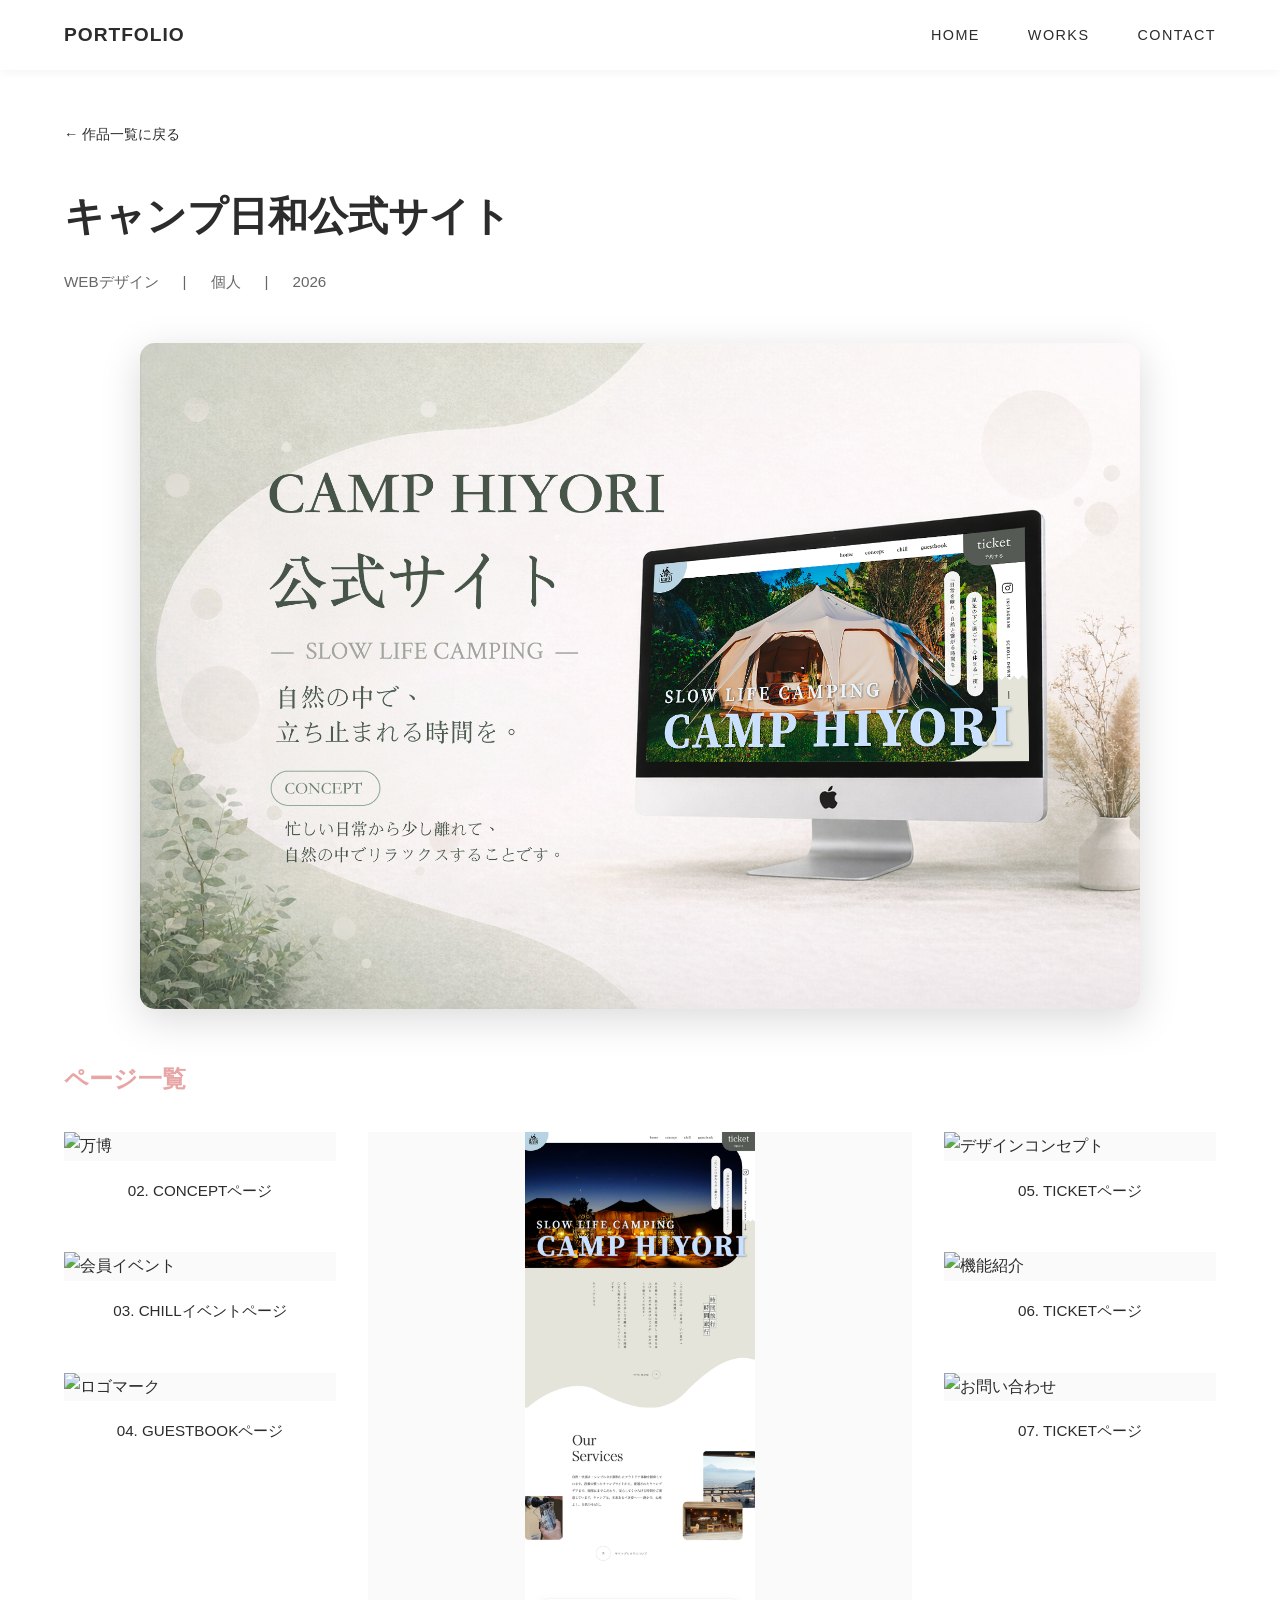
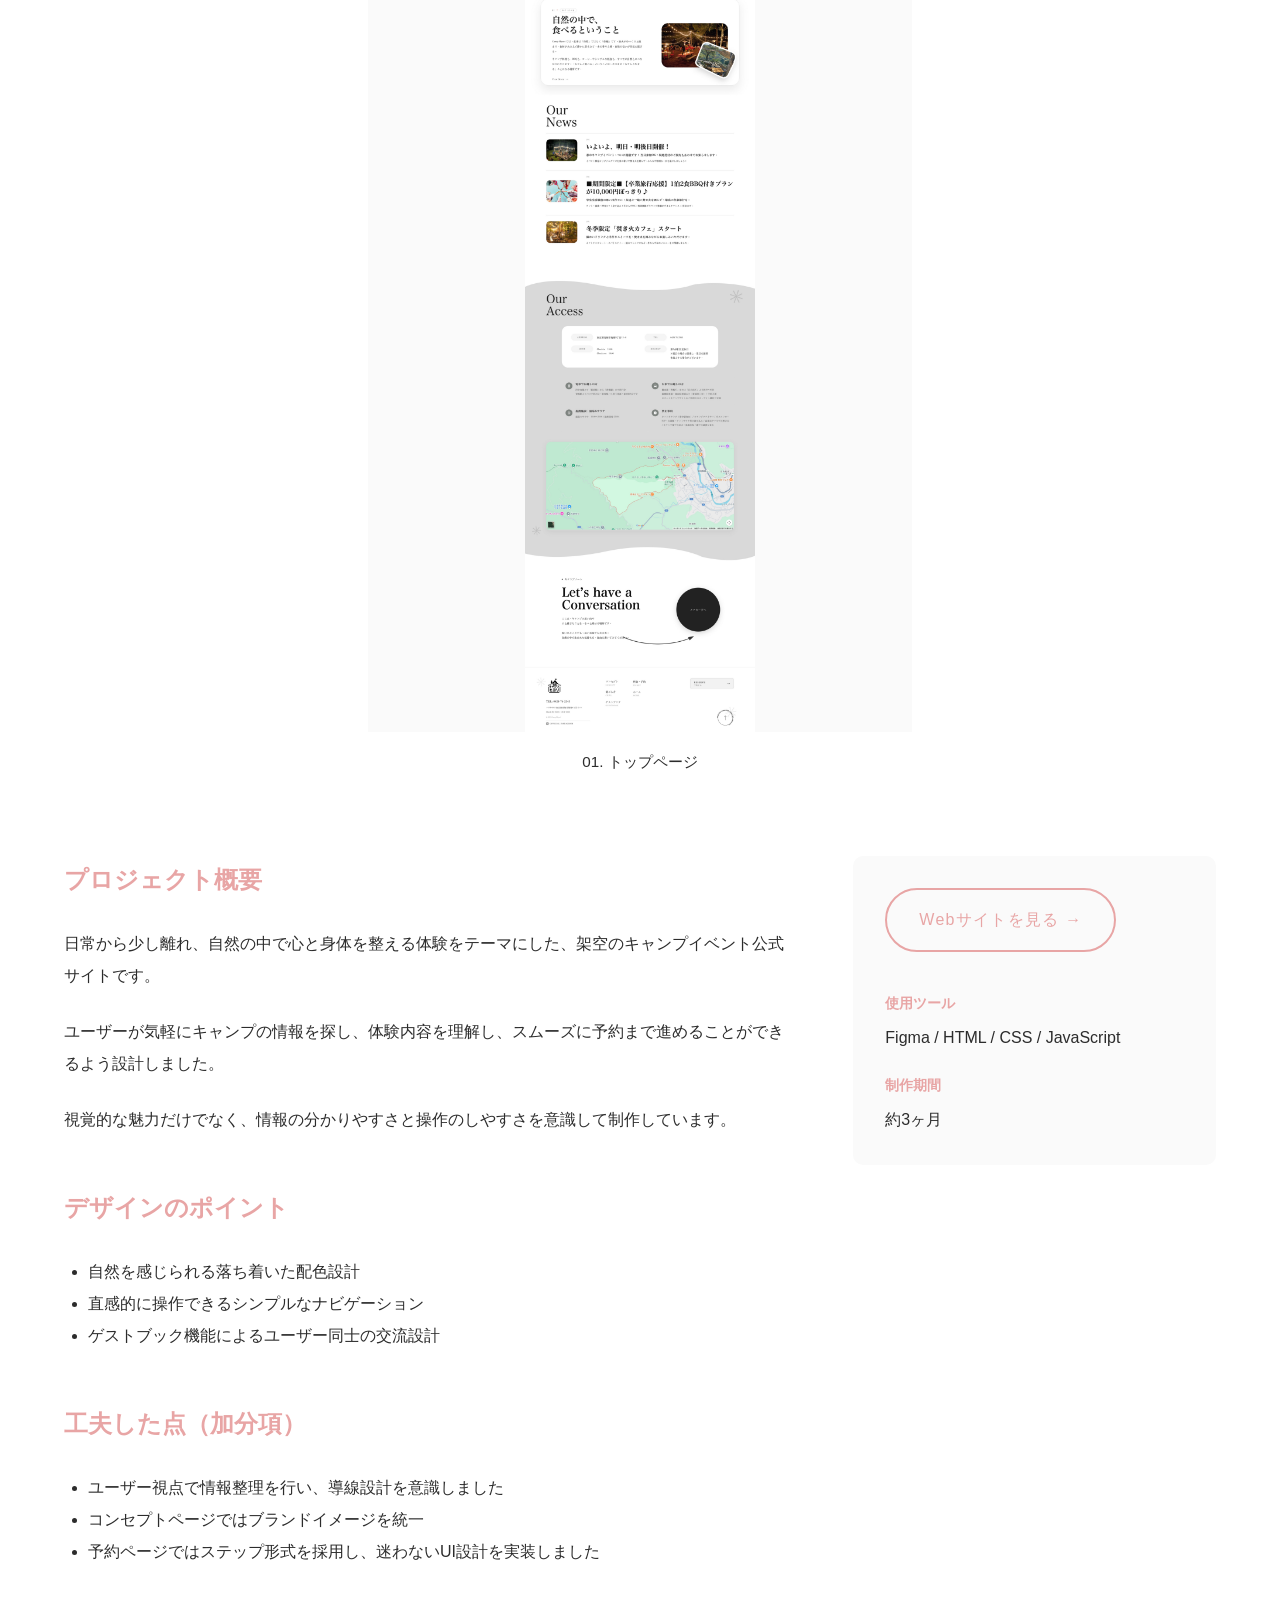
==== work1.html @ 30894a7b "2.25" ====
<!DOCTYPE html>
<html lang="ja">
<head>
    <meta charset="UTF-8">
    <meta name="viewport" content="width=device-width, initial-scale=1.0">
    <title>キャンプ日和公式サイト - PORTFOLIO</title>
    <link rel="stylesheet" href="style.css">
    <style>
        .work-detail-page {
            min-height: 100vh;
            padding: 120px 5% 80px;
            background-color: #FFFFFF;
        }
        
        .work-detail-container {
            max-width: 1200px;
            margin: 0 auto;
        }
        
        .back-button {
            display: inline-flex;
            align-items: center;
            gap: 0.5rem;
            color: var(--text-dark);
            font-size: 0.9rem;
            margin-bottom: 2rem;
            transition: var(--transition);
        }
        
        .back-button:hover {
            color: var(--primary-color);
            transform: translateX(-5px);
        }
        
        .work-detail-header {
            margin-bottom: 3rem;
        }
        
        .work-detail-title {
            font-size: 2.5rem;
            font-weight: 600;
            color: var(--text-dark);
            margin-bottom: 1rem;
        }
        
        .work-detail-meta {
            display: flex;
            gap: 1.5rem;
            flex-wrap: wrap;
            color: var(--text-light);
            font-size: 0.95rem;
        }
        
        .work-detail-images {
            margin-bottom: 4rem;
        }
        
        /* 主图展示 */
        .work-hero-image {
            width: 100%;
            max-width: 1000px;
            margin: 0 auto 3rem auto;
            border-radius: 15px;
            overflow: hidden;
            box-shadow: 0 10px 40px rgba(0, 0, 0, 0.15);
        }
        
        .work-hero-image img {
            width: 100%;
            height: auto;
            display: block;
        }
        
        .thumbnail-grid {
            display: grid;
            grid-template-columns: 1fr 2fr 1fr;
            grid-template-rows: repeat(4, auto);
            gap: 2rem;
            margin-bottom: 3rem;
            align-items: start;
        }
        
        .thumbnail-item {
            cursor: pointer;
            border-radius: 0;
            overflow: hidden;
            box-shadow: none;
            transition: all 0.3s ease;
            background: transparent;
        }
        
        /* 中间大图占据4行 */
        .thumbnail-item:nth-child(1) {
            grid-column: 2;
            grid-row: 1 / 5;
        }
        
        /* 左侧三张 */
        .thumbnail-item:nth-child(2) {
            grid-column: 1;
            grid-row: 1;
        }
        
        .thumbnail-item:nth-child(3) {
            grid-column: 1;
            grid-row: 2;
        }
        
        .thumbnail-item:nth-child(4) {
            grid-column: 1;
            grid-row: 3;
        }
        
        /* 右侧三张 */
        .thumbnail-item:nth-child(5) {
            grid-column: 3;
            grid-row: 1;
        }
        
        .thumbnail-item:nth-child(6) {
            grid-column: 3;
            grid-row: 2;
        }
        
        .thumbnail-item:nth-child(7) {
            grid-column: 3;
            grid-row: 3;
        }
        
        .thumbnail-item:hover {
            transform: translateY(-8px);
            box-shadow: 0 8px 25px rgba(0, 0, 0, 0.15);
        }
        
        .thumbnail-image {
            width: 100%;
            height: auto;
            max-height: 350px;
            object-fit: contain;
            display: block;
            background: #fafafa;
        }
        
        /* 中间大图的高度 */
        .thumbnail-item:nth-child(1) .thumbnail-image {
            max-height: 1200px;
        }
        
        .thumbnail-caption {
            padding: 1rem 0;
            text-align: center;
            font-size: 0.95rem;
            color: var(--text-dark);
            font-weight: 500;
            border-top: none;
        }

        .view-site-button {
            display: inline-block;
            padding: 1rem 2rem;
            border-radius: 999px;
            border: 2px solid var(--primary-color);
            color: var(--primary-color);
            text-decoration: none;
            font-size: 1rem;
            font-weight: 500;
            letter-spacing: 0.08em;
            transition: all 0.3s ease;
        }

        .view-site-button:hover {
            background-color: var(--primary-color);
            color: #ffffff;
            transform: translateY(-2px);
            box-shadow: 0 8px 20px rgba(0, 0, 0, 0.12);
        }
        
        @media (max-width: 1024px) {
            .thumbnail-grid {
                grid-template-columns: 1fr 1fr;
                grid-template-rows: auto;
            }
            
            .thumbnail-item:nth-child(1) {
                grid-column: 1 / 3;
                grid-row: auto;
            }
            
            .thumbnail-item:nth-child(1) .thumbnail-image {
                height: 300px;
            }
            
            .thumbnail-item:nth-child(2),
            .thumbnail-item:nth-child(3),
            .thumbnail-item:nth-child(4),
            .thumbnail-item:nth-child(5) {
                grid-column: auto;
                grid-row: auto;
            }
        }
        
        @media (max-width: 768px) {
            .thumbnail-grid {
                grid-template-columns: 1fr;
            }
            
            .thumbnail-item:nth-child(1) {
                grid-column: 1;
            }
        }
        
        /* 灯箱弹窗 */
        .lightbox {
            display: none;
            position: fixed;
            z-index: 9999;
            top: 0;
            left: 0;
            width: 100%;
            height: 100%;
            background-color: rgba(0, 0, 0, 0.95);
            overflow: auto;
            padding: 2rem;
        }
        
        .lightbox.active {
            display: flex;
            align-items: center;
            justify-content: center;
        }
        
        .lightbox-content {
            max-width: 90%;
            max-height: 90vh;
            display: block;
            margin: auto;
            box-shadow: 0 0 30px rgba(255, 255, 255, 0.1);
        }
        
        .lightbox-close {
            position: fixed;
            top: 30px;
            right: 40px;
            color: white;
            font-size: 40px;
            font-weight: 300;
            cursor: pointer;
            z-index: 10000;
            transition: all 0.3s ease;
        }
        
        .lightbox-close:hover {
            transform: scale(1.2);
        }
        
        .lightbox-nav {
            position: fixed;
            top: 50%;
            transform: translateY(-50%);
            color: white;
            font-size: 50px;
            cursor: pointer;
            padding: 1rem;
            transition: all 0.3s ease;
            user-select: none;
        }
        
        .lightbox-nav:hover {
            color: var(--primary-color);
        }
        
        .lightbox-prev {
            left: 20px;
        }
        
        .lightbox-next {
            right: 20px;
        }
        
        .lightbox-counter {
            position: fixed;
            bottom: 30px;
            left: 50%;
            transform: translateX(-50%);
            color: white;
            font-size: 1rem;
            background: rgba(0, 0, 0, 0.5);
            padding: 0.5rem 1.5rem;
            border-radius: 20px;
        }
        
        .work-detail-content {
            display: grid;
            grid-template-columns: 2fr 1fr;
            gap: 4rem;
        }
        
        .work-detail-description {
            font-size: 1rem;
            line-height: 2;
            color: var(--text-dark);
        }
        
        .work-detail-info {
            background-color: var(--bg-light);
            padding: 2rem;
            border-radius: 10px;
            height: fit-content;
        }
        
        .work-info-item {
            margin-bottom: 1.5rem;
        }
        
        .work-info-item:last-child {
            margin-bottom: 0;
        }
        
        .work-info-label {
            font-size: 0.85rem;
            color: var(--primary-color);
            font-weight: 600;
            margin-bottom: 0.5rem;
        }
        
        .work-info-value {
            color: var(--text-dark);
            line-height: 1.6;
        }
        
        @media (max-width: 768px) {
            .work-detail-content {
                grid-template-columns: 1fr;
                gap: 2rem;
            }
            
            .work-detail-title {
                font-size: 1.8rem;
            }
        }
    </style>
</head>
<body>
    <!-- ナビゲーション -->
    <nav class="navbar">
        <div class="nav-logo">PORTFOLIO</div>
        <ul class="nav-menu">
            <li><a href="index.html#home" class="nav-link">HOME</a></li>
            <li><a href="index.html#works" class="nav-link">WORKS</a></li>
            <li><a href="index.html#contact" class="nav-link">CONTACT</a></li>
        </ul>
        <div class="hamburger">
            <span></span>
            <span></span>
            <span></span>
        </div>
    </nav>

    <!-- 作品详情内容 -->
    <div class="work-detail-page">
        <div class="work-detail-container">
            <a href="index.html" class="back-button">
                ← 作品一覧に戻る
            </a>
            
            <div class="work-detail-header">
                <h1 class="work-detail-title">キャンプ日和公式サイト</h1>
                <div class="work-detail-meta">
                    <span>WEBデザイン</span>
                    <span>|</span>
                    <span>個人</span>
                    <span>|</span>
                    <span>2026</span>
                </div>
            </div>
            
            <div class="work-detail-images">
                <!-- 主图展示 -->
                <div class="work-hero-image">
                    <img src="image/zuopin1-1.png" alt="キャンプ日和 メインビジュアル">
                </div>
                
                <h2 style="font-size: 1.5rem; margin-bottom: 2rem; margin-top: 3rem; color: var(--primary-color);">ページ一覧</h2>
                <div class="thumbnail-grid">
                    <div class="thumbnail-item" onclick="openLightbox(0)">
                        <img src="image/zuopin1-1-1.jpg" alt="トップページ" class="thumbnail-image">
                        <p class="thumbnail-caption">01. トップページ</p>
                    </div>
                    
                    <div class="thumbnail-item" onclick="openLightbox(1)">
                        <img src="image/zuopin1-1-2.png" alt="万博" class="thumbnail-image">
                        <p class="thumbnail-caption">02. CONCEPTページ</p>
                    </div>
                    
                    <div class="thumbnail-item" onclick="openLightbox(2)">
                        <img src="image/zuopin1-1-3.png" alt="会員イベント" class="thumbnail-image">
                        <p class="thumbnail-caption">03. CHILLイベントページ</p>
                    </div>
                    
                    <div class="thumbnail-item" onclick="openLightbox(3)">
                        <img src="image/zuopin1-1-4.png" alt="ロゴマーク" class="thumbnail-image">
                        <p class="thumbnail-caption">04. GUESTBOOKページ</p>
                    </div>
                    
                    <div class="thumbnail-item" onclick="openLightbox(4)">
                        <img src="image/zuopin1-1-5.png" alt="デザインコンセプト" class="thumbnail-image">
                        <p class="thumbnail-caption">05. TICKETページ</p>
                    </div>
                    
                    <div class="thumbnail-item" onclick="openLightbox(5)">
                        <img src="image/zuopin1-1-6.png" alt="機能紹介" class="thumbnail-image">
                        <p class="thumbnail-caption">06. TICKETページ</p>
                    </div>
                    
                    <div class="thumbnail-item" onclick="openLightbox(6)">
                        <img src="image/zuopin1-1-7.png" alt="お問い合わせ" class="thumbnail-image">
                        <p class="thumbnail-caption">07. TICKETページ</p>
                    </div>
                </div>
            </div>
            
            <!-- 灯箱弹窗 -->
            <div id="lightbox" class="lightbox">
                <span class="lightbox-close" onclick="closeLightbox()">&times;</span>
                <span class="lightbox-nav lightbox-prev" onclick="changeImage(-1)">‹</span>
                <span class="lightbox-nav lightbox-next" onclick="changeImage(1)">›</span>
                <img class="lightbox-content" id="lightbox-img">
                <div class="lightbox-counter" id="lightbox-counter"></div>
            </div>
            
            <div class="work-detail-content">
                <div class="work-detail-description">
                    <h2 style="font-size: 1.5rem; margin-bottom: 1.5rem; color: var(--primary-color);">プロジェクト概要</h2>
                    <p>
                        日常から少し離れ、自然の中で心と身体を整える体験をテーマにした、架空のキャンプイベント公式サイトです。
                    </p>
                    <p style="margin-top: 1.5rem;">
                        ユーザーが気軽にキャンプの情報を探し、体験内容を理解し、スムーズに予約まで進めることができるよう設計しました。
                    </p>
                    <p style="margin-top: 1.5rem;">
                        視覚的な魅力だけでなく、情報の分かりやすさと操作のしやすさを意識して制作しています。
                    </p>
                    
                    <h2 style="font-size: 1.5rem; margin-top: 3rem; margin-bottom: 1.5rem; color: var(--primary-color);">デザインのポイント</h2>
                    <ul style="list-style: disc; padding-left: 1.5rem; line-height: 2;">
                        <li>自然を感じられる落ち着いた配色設計</li>
                        <li>直感的に操作できるシンプルなナビゲーション</li>
                        <li>ゲストブック機能によるユーザー同士の交流設計</li>
                    </ul>

                    <h2 style="font-size: 1.5rem; margin-top: 3rem; margin-bottom: 1.5rem; color: var(--primary-color);">工夫した点（加分項）</h2>
                    <ul style="list-style: disc; padding-left: 1.5rem; line-height: 2;">
                        <li>ユーザー視点で情報整理を行い、導線設計を意識しました</li>
                        <li>コンセプトページではブランドイメージを統一</li>
                        <li>予約ページではステップ形式を採用し、迷わないUI設計を実装しました</li>
                    </ul>
                </div>
                
                <div class="work-detail-info">
                    <div style="margin-bottom: 2.5rem;">
                        <a href="https://uki1019.github.io/camp-hiyori/" target="_blank" rel="noopener noreferrer"
                           class="view-site-button">
                            Webサイトを見る →
                        </a>
                    </div>
                    <div class="work-info-item">
                        <div class="work-info-label">使用ツール</div>
                        <div class="work-info-value">Figma / HTML / CSS / JavaScript</div>
                    </div>
                    
                    <div class="work-info-item">
                        <div class="work-info-label">制作期間</div>
                        <div class="work-info-value">約3ヶ月</div>
                    </div>
                    
                </div>
            </div>
        </div>
    </div>

    <script src="script.js"></script>
    <script>
        // 灯箱功能
        const images = [
            'image/zuopin1-1-1.jpg',
            'image/zuopin1-1-2.png',
            'image/zuopin1-1-3.png',
            'image/zuopin1-1-4.png',
            'image/zuopin1-1-5.png',
            'image/zuopin1-1-6.png',
            'image/zuopin1-1-7.png'
        ];
        
        let currentIndex = 0;
        
        function openLightbox(index) {
            currentIndex = index;
            const lightbox = document.getElementById('lightbox');
            const img = document.getElementById('lightbox-img');
            const counter = document.getElementById('lightbox-counter');
            
            lightbox.classList.add('active');
            img.src = images[currentIndex];
            counter.textContent = `${currentIndex + 1} / ${images.length}`;
            document.body.style.overflow = 'hidden';
            
            // 添加图片加载错误处理
            img.onerror = function() {
                console.error('图片加载失败:', images[currentIndex]);
                alert('图片加载失败: ' + images[currentIndex] + '\n请确认图片文件存在于image文件夹中');
            };
            
            img.onload = function() {
                console.log('图片加载成功:', images[currentIndex]);
            };
        }
        
        function closeLightbox() {
            const lightbox = document.getElementById('lightbox');
            lightbox.classList.remove('active');
            document.body.style.overflow = '';
        }
        
        function changeImage(direction) {
            currentIndex += direction;
            if (currentIndex < 0) currentIndex = images.length - 1;
            if (currentIndex >= images.length) currentIndex = 0;
            
            const img = document.getElementById('lightbox-img');
            const counter = document.getElementById('lightbox-counter');
            img.src = images[currentIndex];
            counter.textContent = `${currentIndex + 1} / ${images.length}`;
        }
        
        // 键盘导航
        document.addEventListener('keydown', (e) => {
            const lightbox = document.getElementById('lightbox');
            if (lightbox.classList.contains('active')) {
                if (e.key === 'Escape') closeLightbox();
                if (e.key === 'ArrowLeft') changeImage(-1);
                if (e.key === 'ArrowRight') changeImage(1);
            }
        });
        
        // 点击背景关闭
        document.getElementById('lightbox').addEventListener('click', (e) => {
            if (e.target.id === 'lightbox') {
                closeLightbox();
            }
        });
    </script>
</body>
</html>
---- style.css ----
/* ========================================
   リセット & 基本設定
   ======================================== */
* {
    margin: 0;
    padding: 0;
    box-sizing: border-box;
}

:root {
    --primary-color: #E8A5A5;
    --secondary-color: #D88B8B;
    --accent-color: #F5C4C4;
    --text-dark: #2C2C2C;
    --text-light: #666666;
    --bg-light: #FAFAFA;
    --bg-white: #FFFFFF;
    --border-color: #F0E5E5;
    --transition: all 0.3s cubic-bezier(0.4, 0, 0.2, 1);
}

html {
    scroll-behavior: smooth;
    font-size: 16px;
}

body {
    font-family: 'Hiragino Kaku Gothic ProN', 'ヒラギノ角ゴ ProN W3', 'Yu Gothic', 'YuGothic', 'メイリオ', Meiryo, sans-serif;
    color: var(--text-dark);
    background-color: var(--bg-white);
    line-height: 1.8;
    overflow-x: hidden;
}

img {
    max-width: 100%;
    height: auto;
    display: block;
}

a {
    text-decoration: none;
    color: inherit;
    transition: var(--transition);
}

button {
    border: none;
    background: none;
    cursor: pointer;
    font-family: inherit;
}

/* ========================================
   ナビゲーション
   ======================================== */
.navbar {
    position: fixed;
    top: 0;
    left: 0;
    right: 0;
    height: 70px;
    background-color: rgba(255, 255, 255, 0.95);
    backdrop-filter: blur(10px);
    display: flex;
    justify-content: space-between;
    align-items: center;
    padding: 0 5%;
    z-index: 1000;
    box-shadow: 0 2px 10px rgba(0, 0, 0, 0.05);
    transition: transform 0.3s ease-in-out;
    transform: translateY(0);
}

.nav-logo {
    font-size: 1.2rem;
    font-weight: 600;
    letter-spacing: 0.05em;
}

.nav-menu {
    display: flex;
    list-style: none;
    gap: 3rem;
}

.nav-link {
    font-size: 0.9rem;
    letter-spacing: 0.1em;
    font-weight: 500;
    position: relative;
}

.nav-link::after {
    content: '';
    position: absolute;
    bottom: -5px;
    left: 0;
    width: 0;
    height: 2px;
    background-color: var(--primary-color);
    transition: var(--transition);
}

.nav-link:hover::after {
    width: 100%;
}

.hamburger {
    display: none;
    flex-direction: column;
    gap: 5px;
    cursor: pointer;
}

.hamburger span {
    width: 25px;
    height: 2px;
    background-color: var(--text-dark);
    transition: var(--transition);
}

/* ========================================
   共通セクションスタイル
   ======================================== */
.section {
    min-height: 100vh;
    padding: 100px 0 80px;
    position: relative;
}

.container {
    max-width: 1200px;
    margin: 0 auto;
    padding: 0 5%;
}

.section-title {
    font-size: 3rem;
    font-weight: 300;
    letter-spacing: 0.2em;
    text-align: center;
    margin-bottom: 4rem;
    position: relative;
    display: inline-block;
    left: 50%;
    transform: translateX(-50%);
}

.section-title {
    color: var(--primary-color);
}

.section-title::after {
    content: '';
    position: absolute;
    bottom: -15px;
    left: 50%;
    transform: translateX(-50%);
    width: 60px;
    height: 2px;
    background-color: var(--primary-color);
}

/* ========================================
   ホームセクション
   ======================================== */
.section-home {
    display: flex;
    align-items: center;
    justify-content: center;
    background-image: url('image/1.png');
    background-size: cover;
    background-position: center 30%;
    background-repeat: no-repeat;
    position: relative;
    overflow: hidden;
    padding: 70px 0 0 0;
    min-height: 100vh;
}

.home-content {
    display: flex;
    align-items: flex-start;
    justify-content: center;
    width: 100%;
    max-width: 1200px;
    padding-top: 8vh;
}

.home-text {
    text-align: center;
    margin-left: 50%;
    margin-top: 8%;
    animation: fadeInUp 1s ease;
}

.main-title {
    font-size: 5rem;
    font-family: 'Arial Black', Arial, sans-serif;
    font-weight: 900;
    letter-spacing: 0.2em;
    line-height: 1.2;
    margin-bottom: 3rem;
    color: #e33535;
    position: relative;
}

.title-line {
    display: block;
}

.title-years {
    display: block;
    font-size: 2rem;
    color: var(--primary-color);
    margin-top: 1rem;
    position: relative;
}

.title-years::before {
    content: '{';
    position: absolute;
    left: -30px;
    color: var(--primary-color);
}

.title-years::after {
    content: '}';
    position: absolute;
    right: -30px;
    color: var(--primary-color);
}

.name-jp {
    font-size: 2rem;
    font-weight: 500;
    margin-bottom: 0.5rem;
    letter-spacing: 0.2em;
    color: var(--text-dark);
}

.name-en {
    font-size: 1.2rem;
    font-weight: 300;
    color: var(--text-light);
    letter-spacing: 0.1em;
}


.scroll-indicator {
    position: absolute;
    bottom: 40px;
    left: 50%;
    transform: translateX(-50%);
    display: flex;
    flex-direction: column;
    align-items: center;
    gap: 10px;
    color: var(--text-light);
    font-size: 0.8rem;
    letter-spacing: 0.2em;
}

.scroll-line {
    width: 1px;
    height: 50px;
    background-color: var(--text-light);
    animation: scrollAnimation 2s infinite;
}

@keyframes scrollAnimation {
    0%, 100% {
        transform: translateY(0);
        opacity: 0;
    }
    50% {
        transform: translateY(20px);
        opacity: 1;
    }
}


/* 竖向滚动指示器 - 右下角 */
.scroll-indicator-vertical {
    position: absolute;
    bottom: -10px;
    right: 60px;
    display: flex;
    flex-direction: column;
    align-items: center;
    gap: 15px;
    z-index: 10;
    opacity: 0.7;
    transition: opacity 0.3s ease;
}

.scroll-indicator-vertical:hover {
    opacity: 1;
}

.scroll-dot {
    width: 8px;
    height: 8px;
    background-color: #1d1d1d;
    border-radius: 50%;
    animation: dotPulse 2s infinite;
}

.scroll-text {
    writing-mode: vertical-rl;
    text-orientation: mixed;
    font-size: 0.85rem;
    font-weight: 500;
    letter-spacing: 0.3em;
    color: #1d1d1d;
    margin: 5px 0;
}

.scroll-line-vertical {
    width: 2px;
    height: 80px;
    background-color: transparent;
    position: relative;
    overflow: hidden;
}

.scroll-line-vertical::before {
    content: '';
    position: absolute;
    top: -80px;
    left: 0;
    width: 100%;
    height: 80px;
    background-color: #1d1d1d;
    animation: lineFlow 2.5s infinite ease-in-out;
}

@keyframes dotPulse {
    0%, 100% {
        opacity: 0.4;
        transform: scale(1);
    }
    50% {
        opacity: 1;
        transform: scale(1.2);
    }
}

@keyframes lineFlow {
    0% {
        top: -80px;
    }
    100% {
        top: 80px;
    }
}

/* ========================================
   プロフィールセクション
   ======================================== */
.section-profile {
    background-color: #FFFFFF;
}

.section-profile .container {
    max-width: 1200px;
}

.profile-content {
    display: grid;
    grid-template-columns: 1fr 1.5fr;
    gap: 4rem;
    margin-top: 3rem;
}

.profile-photo {
    text-align: center;
}

.photo-frame {
    width: 280px;
    height: 280px;
    margin: 0 auto 2rem;
    overflow: hidden;
    background: #F5F5F5;
    display: flex;
    align-items: center;
    justify-content: center;
    box-shadow: 0 5px 20px rgba(0, 0, 0, 0.08);
}

.photo-frame img {
    width: 100%;
    height: 100%;
    object-fit: cover;
}

.profile-name {
    font-size: 1.8rem;
    font-weight: 500;
    margin-bottom: 0.5rem;
}

.profile-name-en {
    font-size: 1.1rem;
    color: var(--text-light);
    font-weight: 300;
}

.profile-details {
    max-width: 600px;
}

.profile-details h4 {
    font-size: 1.4rem;
    font-weight: 500;
    margin-bottom: 1rem;
    color: var(--primary-color);
    letter-spacing: 0.05em;
    line-height: 1.6;
}

/* 红色副标题 - 统一样式 */
.section-subtitle {
    font-size: 1.4rem;
    font-weight: 500;
    margin-bottom: 1.5rem;
    color: var(--primary-color) !important;
    letter-spacing: 0.05em;
    line-height: 1.6;
}

/* 个人信息卡片 */
.profile-intro-card {
    background-color: transparent;
    padding: 0;
    margin-bottom: 3rem;
}

.intro-main {
    display: flex;
    gap: 5rem;
    align-items: flex-start;
}

.intro-left {
    flex-shrink: 0;
    min-width: 200px;
}

.intro-right {
    display: flex;
    flex-direction: column;
    gap: 2rem;
}

.intro-name-jp {
    font-size: 2rem;
    font-weight: 500;
    color: var(--text-dark);
    margin-bottom: 0.5rem;
    letter-spacing: 0.1em;
}

.intro-name-en {
    font-size: 1rem;
    color: var(--text-light);
    margin-bottom: 0.5rem;
    font-weight: 300;
}

.intro-date {
    font-size: 0.95rem;
    color: var(--text-light);
}

.intro-divider {
    display: none;
}

.intro-education {
    margin: 0;
}

.intro-school {
    font-size: 1rem;
    font-weight: 500;
    color: var(--text-dark);
    margin-bottom: 0.3rem;
}

.intro-major {
    font-size: 0.9rem;
    color: var(--text-light);
    margin-bottom: 0.2rem;
    line-height: 1.6;
}

.profile-motto {
    margin-bottom: 3rem;
    padding: 0;
}

.motto-text {
    font-size: 1.3rem;
    font-weight: 500;
    color: var(--primary-color);
    margin-bottom: 1.5rem;
    padding: 1rem;
    border-left: 3px solid var(--primary-color);
    background-color: rgba(139, 168, 136, 0.05);
}

.motto-description {
    color: var(--text-light);
    line-height: 2;
}

.motto-description p {
    margin-bottom: 1rem;
}

/* 学习经历和目标模块 */
.profile-experience {
    margin-top: 3rem;
    margin-bottom: 3rem;
}

.experience-item {
    margin-bottom: 2.5rem;
}

.experience-item:last-child {
    margin-bottom: 0;
}

.experience-title {
    font-size: 0.9rem;
    font-weight: 400;
    color: var(--text-dark);
    margin-bottom: 0.8rem;
    letter-spacing: 0.05em;
}

.experience-subtitle {
    font-size: 1.4rem;
    font-weight: 500;
    color: var(--primary-color);
    margin-bottom: 1rem;
    line-height: 1.6;
}

.experience-text {
    font-size: 0.95rem;
    color: var(--text-dark);
    line-height: 1.9;
    margin-bottom: 0.8rem;
}

.experience-text:last-child {
    margin-bottom: 0;
}

.profile-interests {
    margin-bottom: 3rem;
}

.interests-grid {
    display: grid;
    grid-template-columns: repeat(3, 1fr);
    gap: 1.5rem;
}

.interest-item {
    text-align: center;
    padding: 1.5rem;
    background-color: var(--bg-white);
    border: 1px solid var(--border-color);
    border-radius: 10px;
    transition: var(--transition);
}

.interest-item:hover {
    transform: translateY(-5px);
    box-shadow: 0 10px 25px rgba(0, 0, 0, 0.1);
}


.profile-skills {
    margin-bottom: 3rem;
}

/* 技能图标网格 */
.skills-icons {
    display: grid;
    grid-template-columns: repeat(3, 1fr);
    gap: 2rem;
}

.skill-icon-item {
    display: flex;
    flex-direction: column;
    align-items: center;
    gap: 0.8rem;
}

.skill-label {
    font-size: 0.85rem;
    color: var(--text-light);
    text-align: center;
    font-weight: 400;
}

/* 技能图标样式 - 线框风格 */
.skill-icon {
    width: 70px;
    height: 70px;
    border-radius: 12px;
    display: flex;
    align-items: center;
    justify-content: center;
    font-size: 1.6rem;
    font-weight: 600;
    color: var(--text-dark);
    background: transparent;
    border: 2px solid var(--text-dark);
    transition: all 0.3s ease;
}

.skill-icon:hover {
    transform: translateY(-5px);
    border-color: var(--primary-color);
    color: var(--primary-color);
}

/* Adobe Illustrator */
.skill-icon.ai {
    font-family: 'Arial', sans-serif;
}

/* Adobe Photoshop */
.skill-icon.ps {
    font-family: 'Arial', sans-serif;
}

/* Adobe After Effects */
.skill-icon.ae {
    font-family: 'Arial', sans-serif;
}

/* Procreate */
.skill-icon.procreate {
    padding: 14px;
}

.skill-icon.procreate svg {
    width: 100%;
    height: 100%;
}

.skill-icon.procreate svg path {
    stroke: var(--text-dark);
    transition: all 0.3s ease;
}

.skill-icon.procreate:hover svg path {
    stroke: var(--primary-color);
}

/* Figma */
.skill-icon.figma {
    padding: 14px;
}

.skill-icon.figma svg {
    width: 100%;
    height: 100%;
}

.skill-icon.figma svg path {
    fill: var(--text-dark);
    transition: fill 0.3s ease;
}

.skill-icon.figma:hover svg path {
    fill: var(--primary-color);
}

/* VS Code */
.skill-icon.vscode {
    padding: 14px;
}

.skill-icon.vscode svg {
    width: 100%;
    height: 100%;
}

.skill-icon.vscode svg path {
    fill: var(--text-dark);
    transition: fill 0.3s ease;
}

.skill-icon.vscode:hover svg path {
    fill: var(--primary-color);
}

/* 圆点技能显示 */
.skill-dots {
    display: flex;
    gap: 6px;
    justify-content: center;
}

.dot {
    width: 12px;
    height: 12px;
    border-radius: 50%;
    border: 2px solid var(--text-dark);
    background-color: transparent;
    transition: all 0.3s ease;
}

.dot.filled {
    background-color: var(--text-dark);
}

/* 悬停效果 */
.skill-icon-item:hover .dot.filled {
    background-color: var(--primary-color);
    border-color: var(--primary-color);
    transform: scale(1.15);
}

.profile-info {
    background-color: var(--bg-white);
    padding: 2rem;
    border-radius: 10px;
}

.timeline {
    list-style: none;
    padding-left: 0;
}

.timeline li {
    display: flex;
    gap: 2rem;
    margin-bottom: 1rem;
    padding-bottom: 1rem;
    border-bottom: 1px solid var(--border-color);
}

.timeline li:last-child {
    border-bottom: none;
}

.year {
    font-weight: 600;
    color: var(--primary-color);
    min-width: 80px;
}

.description {
    color: var(--text-light);
}

/* ========================================
   作品セクション
   ======================================== */
.section-works {
    background-color: #FFFFFF;
}

.section-works .container {
    max-width: 1200px;
}

.category-filter {
    display: flex;
    justify-content: flex-start;
    gap: 0;
    margin-bottom: 4rem;
    flex-wrap: wrap;
}

.filter-btn {
    padding: 0.8rem 2rem;
    border: 2px solid var(--primary-color);
    border-radius: 30px;
    font-size: 0.95rem;
    font-weight: 400;
    letter-spacing: 0.05em;
    transition: var(--transition);
    background-color: var(--bg-white);
    color: var(--primary-color);
}

.filter-btn:first-child {
    border-radius: 30px 0 0 30px;
    border-right: none;
}

.filter-btn:not(:first-child):not(:last-child) {
    border-radius: 0;
    border-right: none;
}

.filter-btn:last-child {
    border-radius: 0 30px 30px 0;
}

.filter-btn:hover {
    background-color: rgba(232, 165, 165, 0.1);
}

.filter-btn.active {
    background-color: var(--primary-color);
    color: var(--bg-white);
    border-color: var(--primary-color);
}

.works-grid {
    display: flex;
    flex-direction: column;
    gap: 4rem;
}

.work-card {
    display: grid;
    grid-template-columns: 1fr 1fr;
    gap: 3rem;
    align-items: center;
    background-color: transparent;
    transition: var(--transition);
    cursor: pointer;
}

.work-card:nth-child(even) {
    direction: rtl;
}

.work-card:nth-child(even) > * {
    direction: ltr;
}

.work-card.hidden {
    display: none;
}

.work-image {
    width: 100%;
    aspect-ratio: 16/9;
    background: var(--bg-light);
    display: flex;
    align-items: center;
    justify-content: center;
    overflow: hidden;
    position: relative;
    border-radius: 10px;
    box-shadow: 0 5px 20px rgba(0, 0, 0, 0.1);
}

.work-image img {
    width: 100%;
    height: 100%;
    object-fit: cover;
    transition: var(--transition);
}

.work-card:hover .work-image img {
    transform: scale(1.05);
}

.work-info {
    padding: 2rem 0;
    display: flex;
    flex-direction: column;
    gap: 1.5rem;
}

.work-number {
    font-size: 4rem;
    font-weight: 300;
    color: var(--text-dark);
    line-height: 1;
    letter-spacing: -0.02em;
}

.work-tags {
    display: flex;
    gap: 0.8rem;
    flex-wrap: wrap;
}

.work-tag {
    padding: 0.4rem 1.2rem;
    border: 1.5px solid;
    border-radius: 20px;
    font-size: 0.85rem;
    letter-spacing: 0.05em;
    background-color: transparent;
}

.work-tag.blue {
    border-color: #6BA3D0;
    color: #6BA3D0;
}

.work-tag.green {
    border-color: #8FBF9F;
    color: #8FBF9F;
}

.work-tag.orange {
    border-color: #E8A56E;
    color: #E8A56E;
}

.work-tag.pink {
    border-color: var(--primary-color);
    color: var(--primary-color);
}

.work-tag.yellow {
    border-color: #E8D46E;
    color: #E8D46E;
}

.work-card-title {
    font-size: 1.8rem;
    font-weight: 600;
    margin-bottom: 0.8rem;
    color: var(--text-dark);
    letter-spacing: 0.02em;
}

.work-card-description {
    font-size: 0.95rem;
    color: var(--text-light);
    line-height: 1.8;
    letter-spacing: 0.03em;
}

/* ========================================
   モーダル
   ======================================== */
.modal {
    position: fixed;
    top: 0;
    left: 0;
    right: 0;
    bottom: 0;
    z-index: 2000;
    display: none;
    align-items: center;
    justify-content: center;
    padding: 2rem;
}

.modal.active {
    display: flex;
}

.modal-overlay {
    position: absolute;
    top: 0;
    left: 0;
    right: 0;
    bottom: 0;
    background-color: rgba(0, 0, 0, 0.8);
    backdrop-filter: blur(5px);
}

.modal-content {
    position: relative;
    background-color: var(--bg-white);
    border-radius: 20px;
    max-width: 1000px;
    width: 100%;
    max-height: 90vh;
    overflow-y: auto;
    z-index: 2001;
    animation: modalSlideIn 0.3s ease;
}

@keyframes modalSlideIn {
    from {
        opacity: 0;
        transform: translateY(30px);
    }
    to {
        opacity: 1;
        transform: translateY(0);
    }
}

.modal-close {
    position: absolute;
    top: 20px;
    right: 20px;
    width: 40px;
    height: 40px;
    border-radius: 50%;
    background-color: var(--bg-white);
    font-size: 1.5rem;
    display: flex;
    align-items: center;
    justify-content: center;
    z-index: 2002;
    box-shadow: 0 2px 10px rgba(0, 0, 0, 0.1);
    transition: var(--transition);
}

.modal-close:hover {
    background-color: var(--primary-color);
    color: var(--bg-white);
    transform: rotate(90deg);
}

.modal-body {
    display: grid;
    grid-template-columns: 1.5fr 1fr;
    gap: 3rem;
    padding: 3rem;
}

.modal-images {
    display: flex;
    flex-direction: column;
    gap: 1rem;
}

.modal-images img {
    width: 100%;
    border-radius: 10px;
    box-shadow: 0 5px 20px rgba(0, 0, 0, 0.1);
}

.work-title {
    font-size: 2rem;
    font-weight: 600;
    margin-bottom: 1rem;
}

.work-meta {
    display: flex;
    gap: 1.5rem;
    margin-bottom: 2rem;
    font-size: 0.9rem;
    color: var(--text-light);
}

.work-category {
    padding: 0.3rem 1rem;
    background-color: var(--primary-color);
    color: var(--bg-white);
    border-radius: 20px;
    font-size: 0.85rem;
}

.work-description {
    line-height: 2;
    margin-bottom: 2rem;
    color: var(--text-dark);
}

.work-details {
    display: flex;
    flex-direction: column;
    gap: 1.5rem;
}

.detail-item h4 {
    font-size: 0.9rem;
    color: var(--secondary-color);
    margin-bottom: 0.5rem;
    font-weight: 600;
}

.detail-item p {
    color: var(--text-light);
    line-height: 1.8;
}

/* ========================================
   コンタクトセクション
   ======================================== */
.section-contact {
    background-color: #FFFFFF;
    text-align: center;
    padding-top: 140px;
    padding-bottom: 120px;
}

.section-contact .container {
    max-width: 1200px;
}

.section-contact .section-title {
    text-align: center;
    left: auto;
    transform: none;
    display: block;
    width: 100%;
    margin-left: 0;
    margin-right: 0;
    margin-bottom: 3rem;
    position: relative;
}

.section-contact .section-title::after {
    display: none;
}

.contact-content {
    max-width: 800px;
    margin: 4rem auto 0;
    text-align: center;
}

.contact-text {
    font-size: 1.05rem;
    line-height: 2;
    margin-bottom: 3rem;
    color: var(--text-light);
}

.contact-btn {
    display: inline-flex;
    align-items: center;
    justify-content: center;
    gap: 1rem;
    padding: 1.2rem 3rem;
    background-color: var(--primary-color);
    color: var(--bg-white);
    border-radius: 50px;
    font-size: 1.05rem;
    font-weight: 400;
    transition: var(--transition);
    box-shadow: 0 5px 20px rgba(232, 165, 165, 0.3);
}

.contact-btn:hover {
    background-color: var(--secondary-color);
    transform: translateY(-3px);
    box-shadow: 0 10px 30px rgba(232, 165, 165, 0.4);
}

/* ========================================
   フッター
   ======================================== */
.footer {
    padding: 2rem;
    text-align: center;
    background-color: var(--text-dark);
    color: var(--bg-white);
    font-size: 0.9rem;
}

/* ========================================
   レスポンシブデザイン
   ======================================== */
@media (max-width: 1024px) {
    .home-content {
        flex-direction: column;
        text-align: center;
    }
    
    .main-title {
        font-size: 3.5rem;
    }
    
    .profile-content {
        grid-template-columns: 1fr;
        gap: 3rem;
    }
    
    .work-card {
        grid-template-columns: 1fr;
        gap: 2rem;
    }
    
    .work-card:nth-child(even) {
        direction: ltr;
    }
    
    .modal-body {
        grid-template-columns: 1fr;
    }
}

@media (max-width: 768px) {
    .nav-menu {
        position: fixed;
        top: 70px;
        left: -100%;
        width: 100%;
        height: calc(100vh - 70px);
        background-color: var(--bg-white);
        flex-direction: column;
        align-items: center;
        justify-content: center;
        gap: 2rem;
        transition: var(--transition);
    }
    
    .nav-menu.active {
        left: 0;
    }
    
    .hamburger {
        display: flex;
    }
    
    .hamburger.active span:nth-child(1) {
        transform: rotate(45deg) translate(7px, 7px);
    }
    
    .hamburger.active span:nth-child(2) {
        opacity: 0;
    }
    
    .hamburger.active span:nth-child(3) {
        transform: rotate(-45deg) translate(7px, -7px);
    }
    
    .main-title {
        font-size: 2.5rem;
    }
    
    .name-jp {
        font-size: 1.8rem;
    }
    
    .avatar-circle {
        width: 300px;
        height: 300px;
    }
    
    .section-title {
        font-size: 2rem;
    }
    
    .works-grid {
        grid-template-columns: 1fr;
    }
    
    .interests-grid {
        grid-template-columns: 1fr;
    }
    
    .skills-icons {
        grid-template-columns: repeat(2, 1fr);
    }
    
    .modal-content {
        margin: 1rem;
    }
    
    .modal-body {
        padding: 2rem 1.5rem;
    }
}

@media (max-width: 480px) {
    .section {
        padding: 80px 5% 60px;
    }
    
    .main-title {
        font-size: 2rem;
    }
    
    .title-years {
        font-size: 1.5rem;
    }
    
    .avatar-circle {
        width: 250px;
        height: 250px;
    }
}

/* ========================================
   动画效果
   ======================================== */
@keyframes fadeInUp {
    from {
        opacity: 0;
        transform: translateY(30px);
    }
    to {
        opacity: 1;
        transform: translateY(0);
    }
}

@keyframes fadeIn {
    from {
        opacity: 0;
    }
    to {
        opacity: 1;
    }
}

@keyframes slideInLeft {
    from {
        opacity: 0;
        transform: translateX(-30px);
    }
    to {
        opacity: 1;
        transform: translateX(0);
    }
}

@keyframes slideInRight {
    from {
        opacity: 0;
        transform: translateX(30px);
    }
    to {
        opacity: 1;
        transform: translateX(0);
    }
}

@keyframes scaleIn {
    from {
        opacity: 0;
        transform: scale(0.9);
    }
    to {
        opacity: 1;
        transform: scale(1);
    }
}

/* 页面加载动画 */
.animate-on-scroll {
    opacity: 0;
    transform: translateY(30px);
    transition: opacity 0.8s ease, transform 0.8s ease;
}

.animate-on-scroll.animated {
    opacity: 1;
    transform: translateY(0);
}

/* 悬停效果增强 */
.work-card {
    transition: all 0.4s cubic-bezier(0.4, 0, 0.2, 1);
}

.work-card:hover {
    transform: translateY(-10px) scale(1.02);
}

.interest-item {
    transition: all 0.3s ease;
}

.interest-item:hover {
    transform: translateY(-5px);
    box-shadow: 0 10px 30px rgba(232, 165, 165, 0.2);
    border-color: var(--primary-color);
}

/* 按钮波纹效果 */
.filter-btn {
    position: relative;
    overflow: hidden;
}

.filter-btn::before {
    content: '';
    position: absolute;
    top: 50%;
    left: 50%;
    width: 0;
    height: 0;
    border-radius: 50%;
    background: rgba(232, 165, 165, 0.3);
    transform: translate(-50%, -50%);
    transition: width 0.6s, height 0.6s;
}

.filter-btn:hover::before {
    width: 300px;
    height: 300px;
}

/* 导航栏滚动效果 */
.navbar {
    transition: all 0.3s ease;
}

.navbar.scrolled {
    background-color: rgba(255, 255, 255, 0.98);
    box-shadow: 0 2px 20px rgba(0, 0, 0, 0.1);
}

/* 链接下划线动画 */
.nav-link::after {
    transition: width 0.3s ease;
}

/* 模态窗口动画 */
.modal.active .modal-content {
    animation: modalSlideIn 0.4s cubic-bezier(0.4, 0, 0.2, 1);
}

/* Scroll indicator 动画增强 */
.scroll-indicator {
    animation: fadeIn 2s ease 1s both;
}

.scroll-line {
    animation: scrollAnimation 2s infinite 1.5s;
}
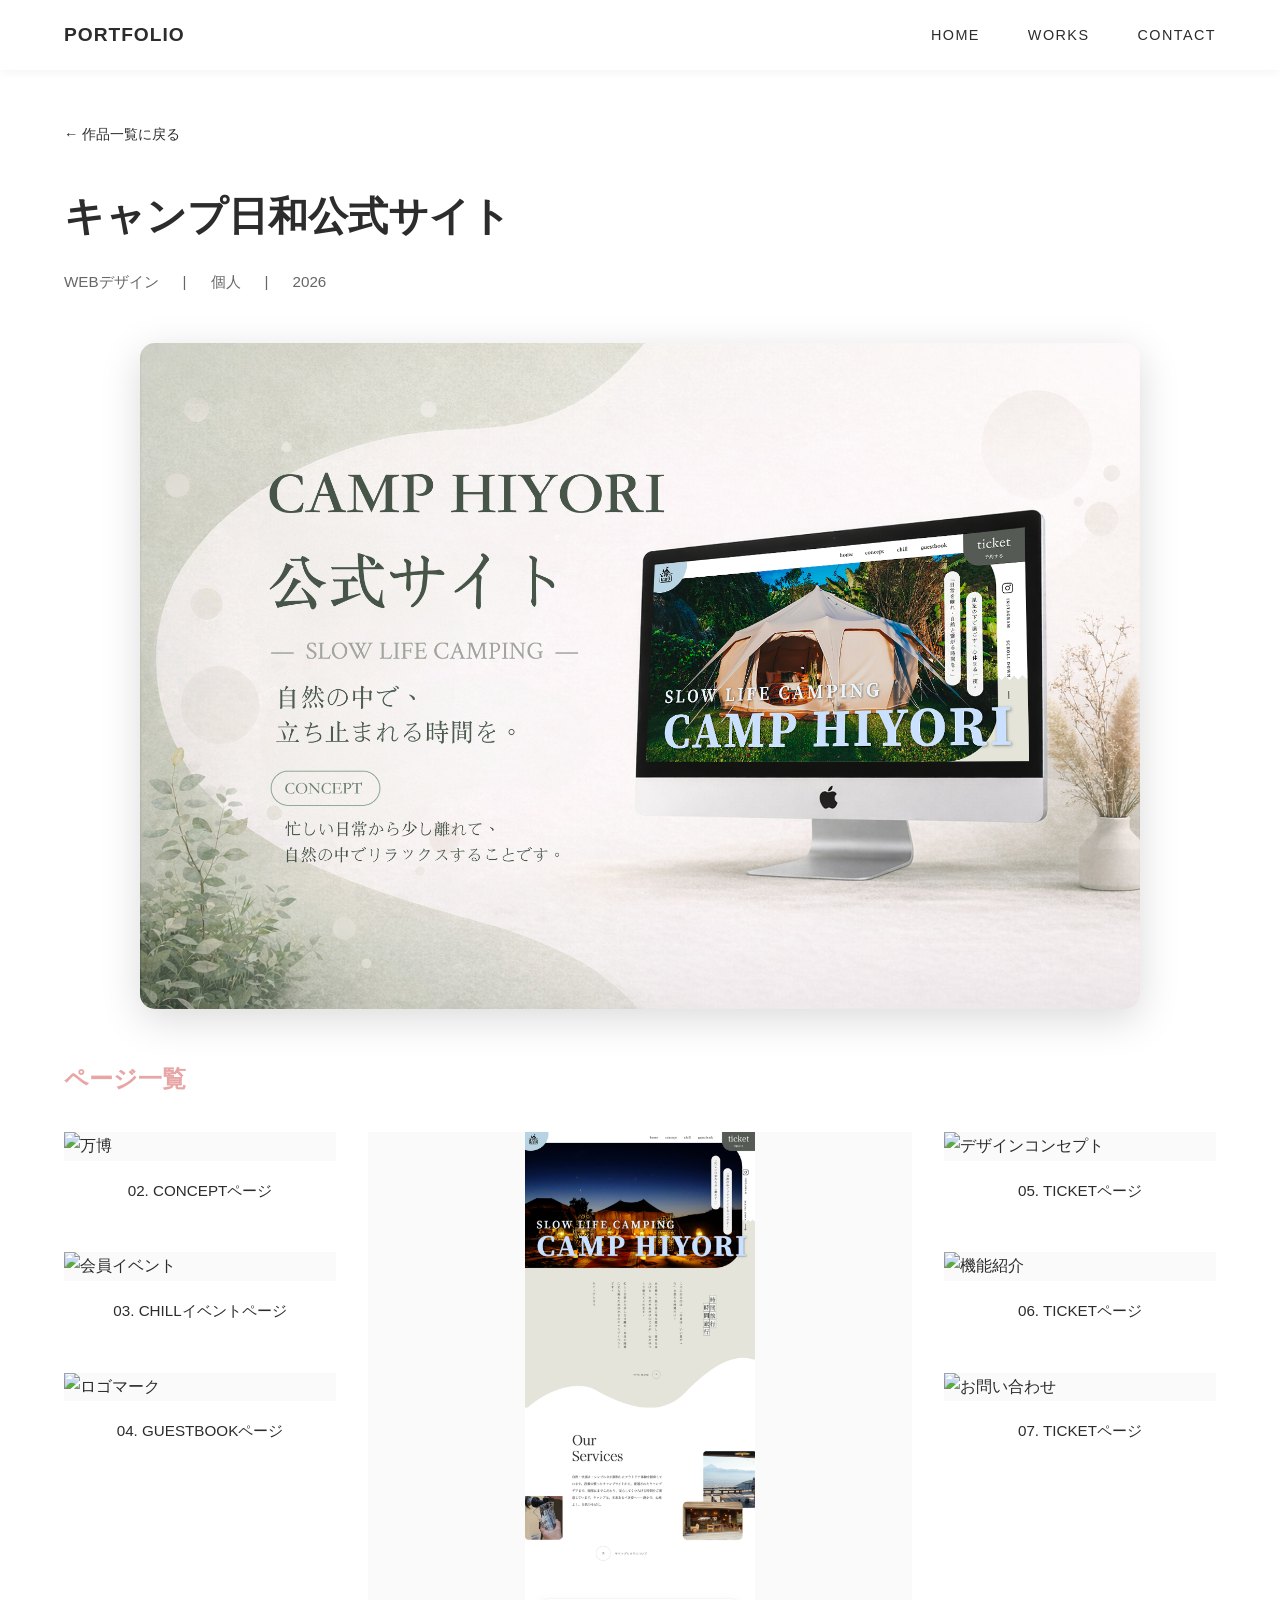
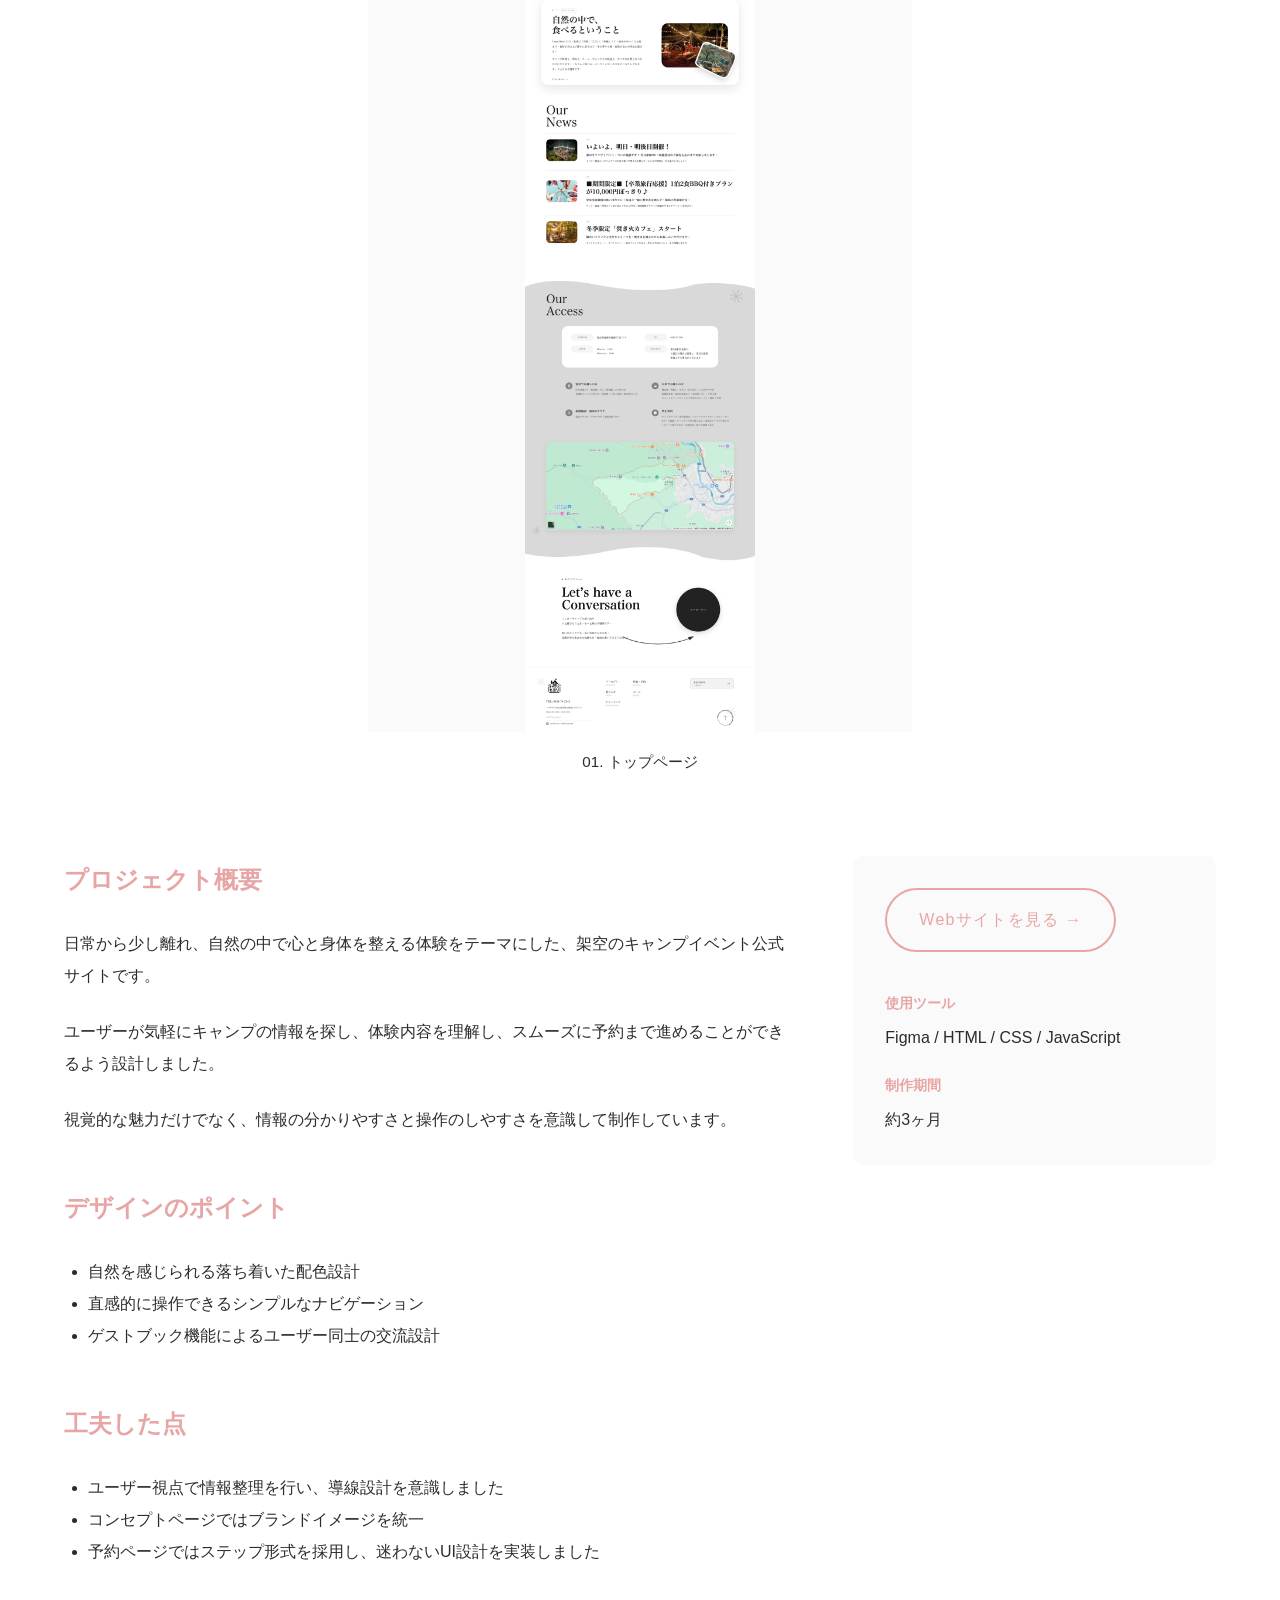
==== commit 92e6d919: "11" ====
--- a/work1.html
+++ b/work1.html
@@ -448,7 +448,7 @@
                         <li>ゲストブック機能によるユーザー同士の交流設計</li>
                     </ul>
 
-                    <h2 style="font-size: 1.5rem; margin-top: 3rem; margin-bottom: 1.5rem; color: var(--primary-color);">工夫した点（加分項）</h2>
+                    <h2 style="font-size: 1.5rem; margin-top: 3rem; margin-bottom: 1.5rem; color: var(--primary-color);">工夫した点</h2>
                     <ul style="list-style: disc; padding-left: 1.5rem; line-height: 2;">
                         <li>ユーザー視点で情報整理を行い、導線設計を意識しました</li>
                         <li>コンセプトページではブランドイメージを統一</li>
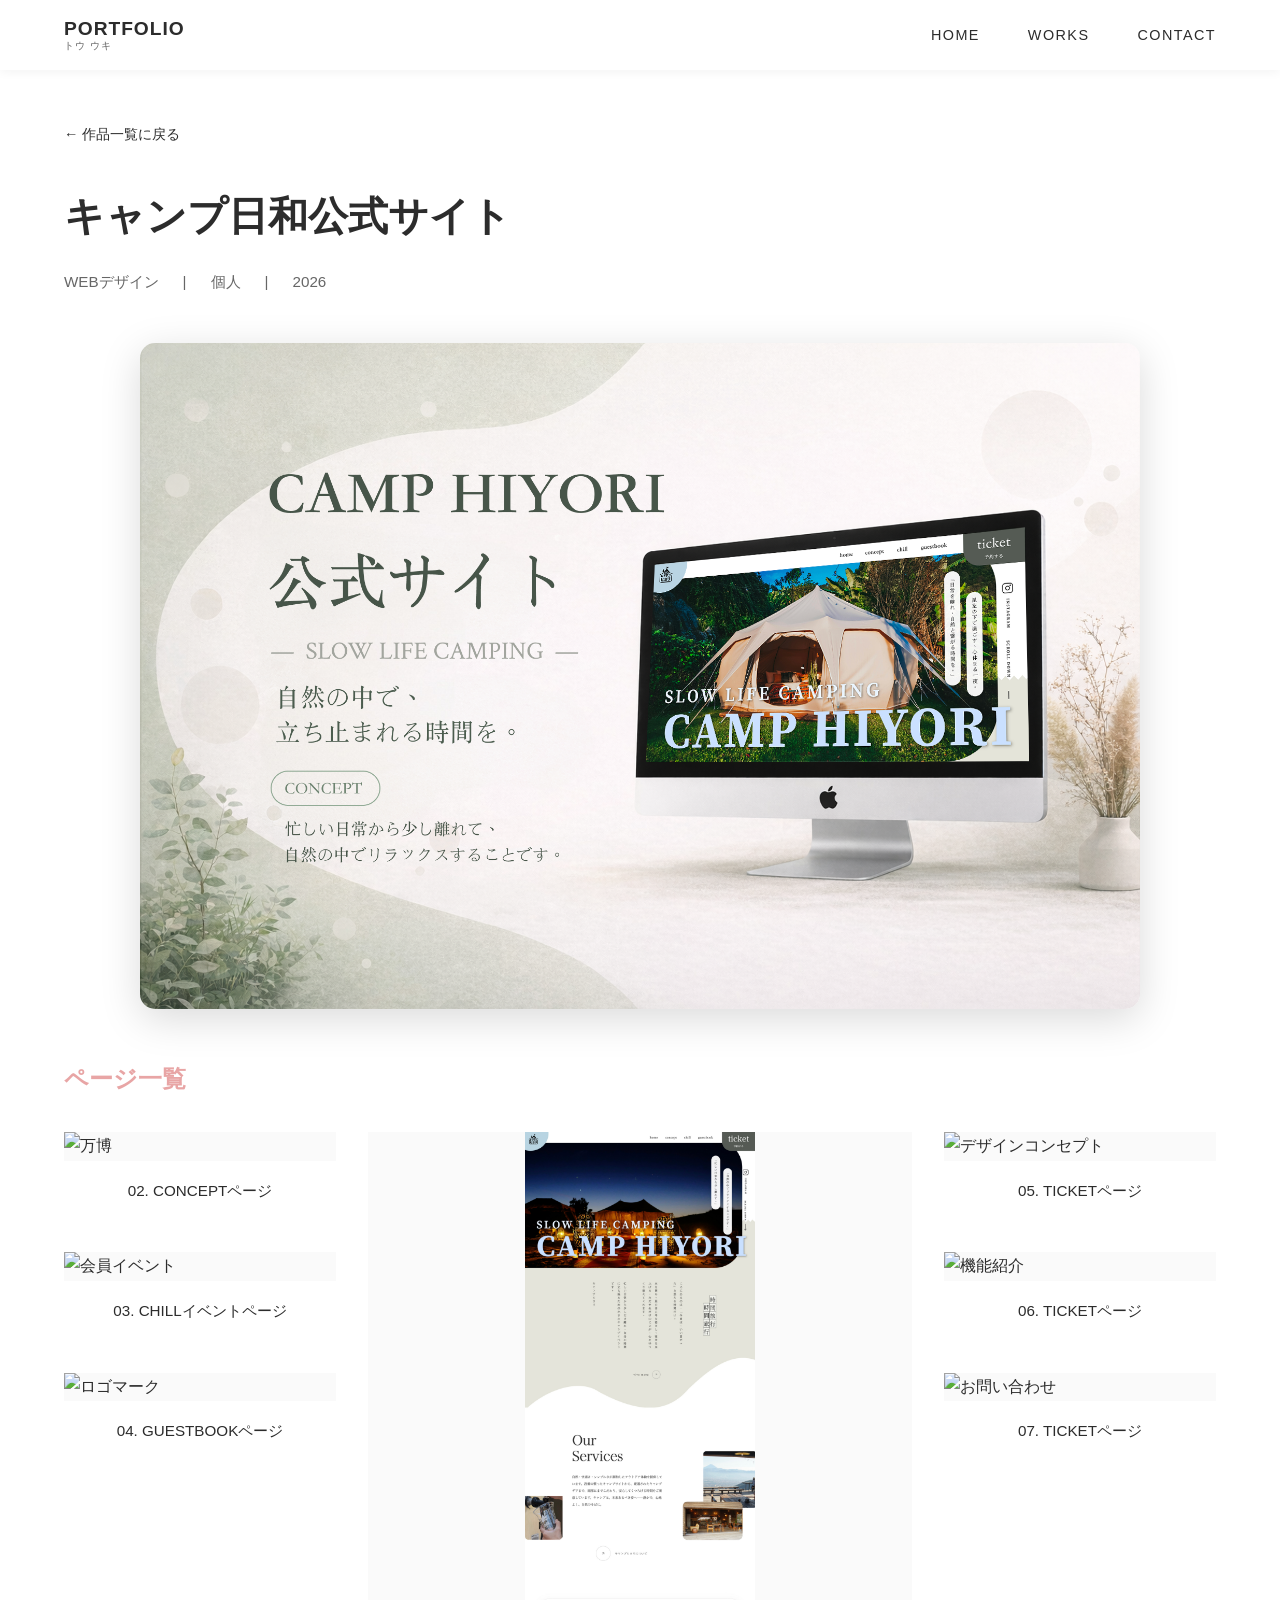
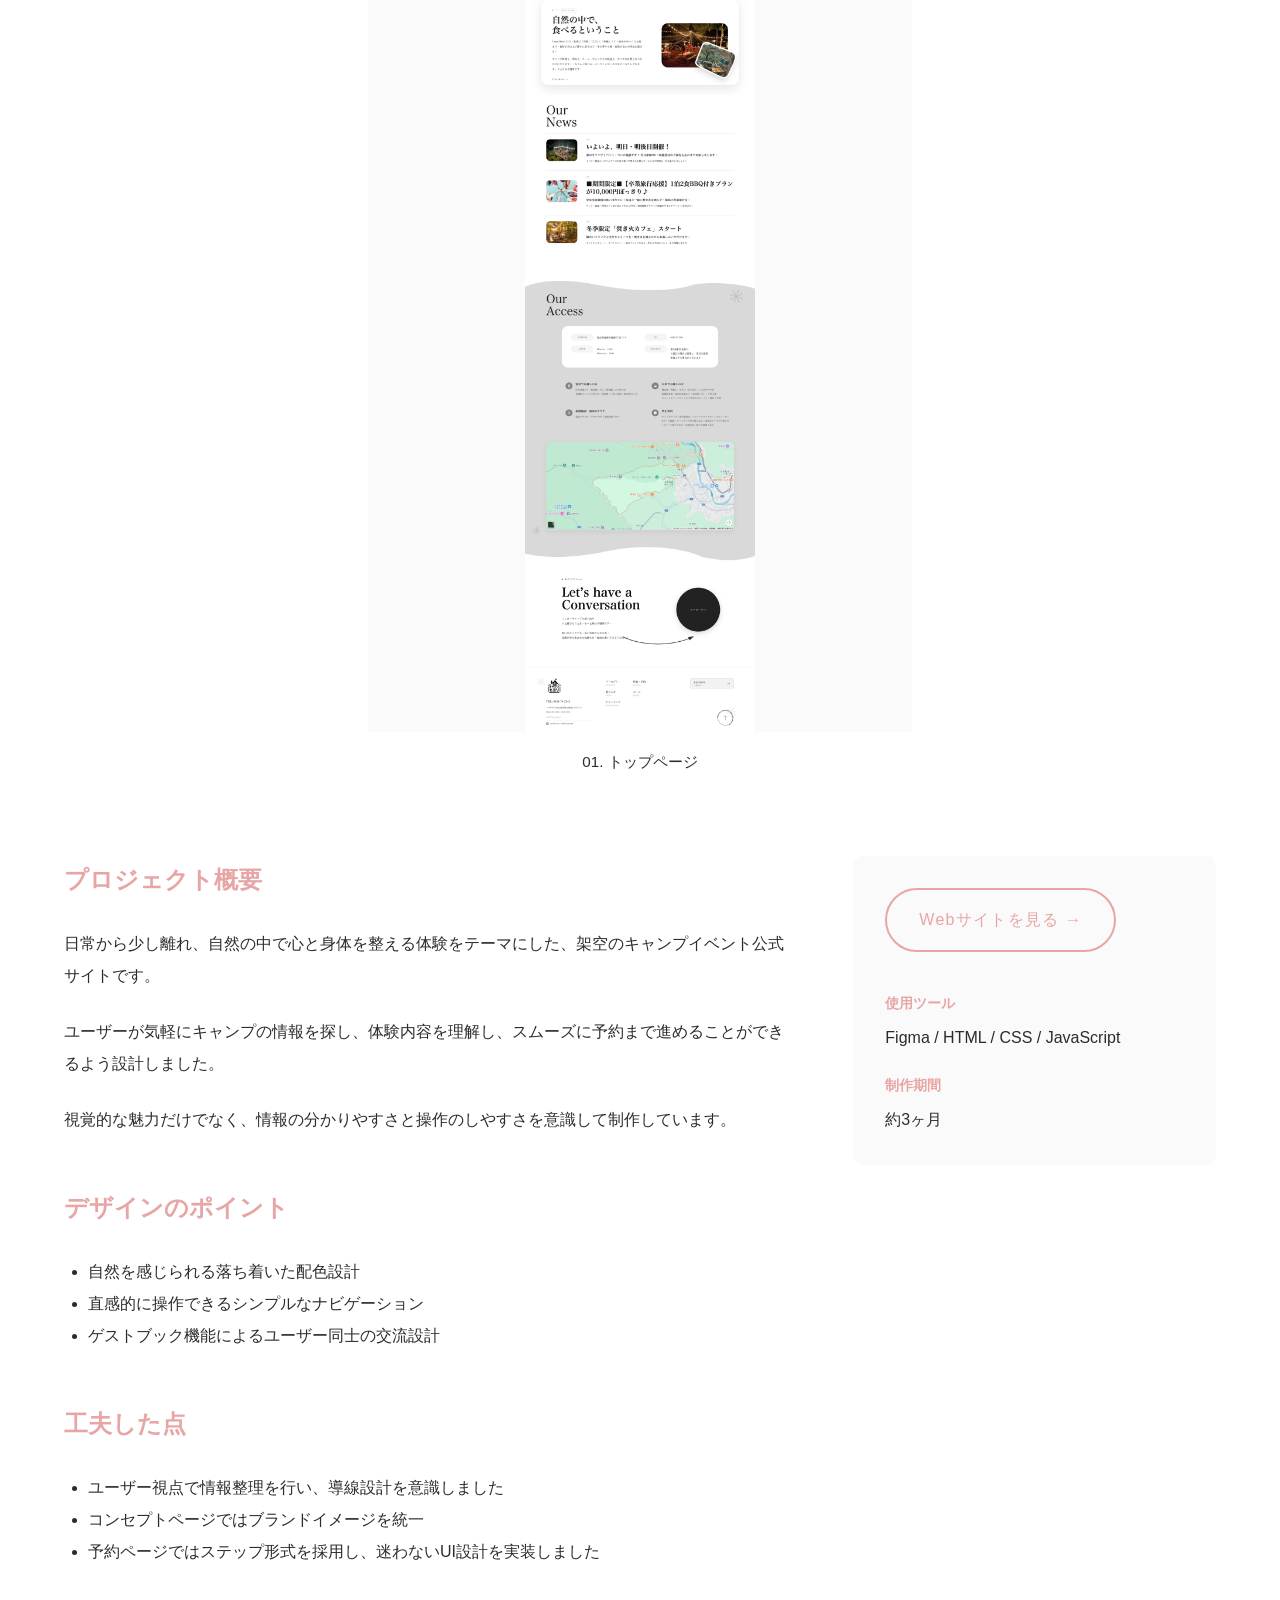
==== commit a2dd22e6: "1" ====
--- a/work1.html
+++ b/work1.html
@@ -343,7 +343,7 @@
 <body>
     <!-- ナビゲーション -->
     <nav class="navbar">
-        <div class="nav-logo">PORTFOLIO</div>
+        <a href="index.html" class="nav-logo">PORTFOLIO<span class="nav-logo-name">トウ ウキ</span></a>
         <ul class="nav-menu">
             <li><a href="index.html#home" class="nav-link">HOME</a></li>
             <li><a href="index.html#works" class="nav-link">WORKS</a></li>
--- a/style.css
+++ b/style.css
@@ -76,6 +76,16 @@
     font-size: 1.2rem;
     font-weight: 600;
     letter-spacing: 0.05em;
+    display: flex;
+    flex-direction: column;
+    line-height: 1.2;
+}
+
+.nav-logo-name {
+    font-size: 0.65rem;
+    font-weight: 400;
+    color: var(--text-light);
+    letter-spacing: 0.1em;
 }
 
 .nav-menu {
@@ -210,6 +220,16 @@
     display: block;
 }
 
+.title-name {
+    display: block;
+    font-size: 1.2rem;
+    font-weight: 400;
+    font-family: sans-serif;
+    color: var(--text-light);
+    letter-spacing: 0.3em;
+    margin-top: 1rem;
+}
+
 .title-years {
     display: block;
     font-size: 2rem;
@@ -860,6 +880,31 @@
     position: relative;
     border-radius: 10px;
     box-shadow: 0 5px 20px rgba(0, 0, 0, 0.1);
+}
+
+.cursor-circle {
+    position: fixed;
+    width: 100px;
+    height: 100px;
+    background: rgba(0, 0, 0, 0.85);
+    border-radius: 50%;
+    display: flex;
+    align-items: center;
+    justify-content: center;
+    color: #fff;
+    font-size: 1.1rem;
+    font-weight: 500;
+    letter-spacing: 0.15em;
+    pointer-events: none;
+    transform: translate(-50%, -50%) scale(0);
+    opacity: 0;
+    transition: transform 0.2s ease, opacity 0.2s ease;
+    z-index: 9999;
+}
+
+.cursor-circle.active {
+    transform: translate(-50%, -50%) scale(1);
+    opacity: 1;
 }
 
 .work-image img {
